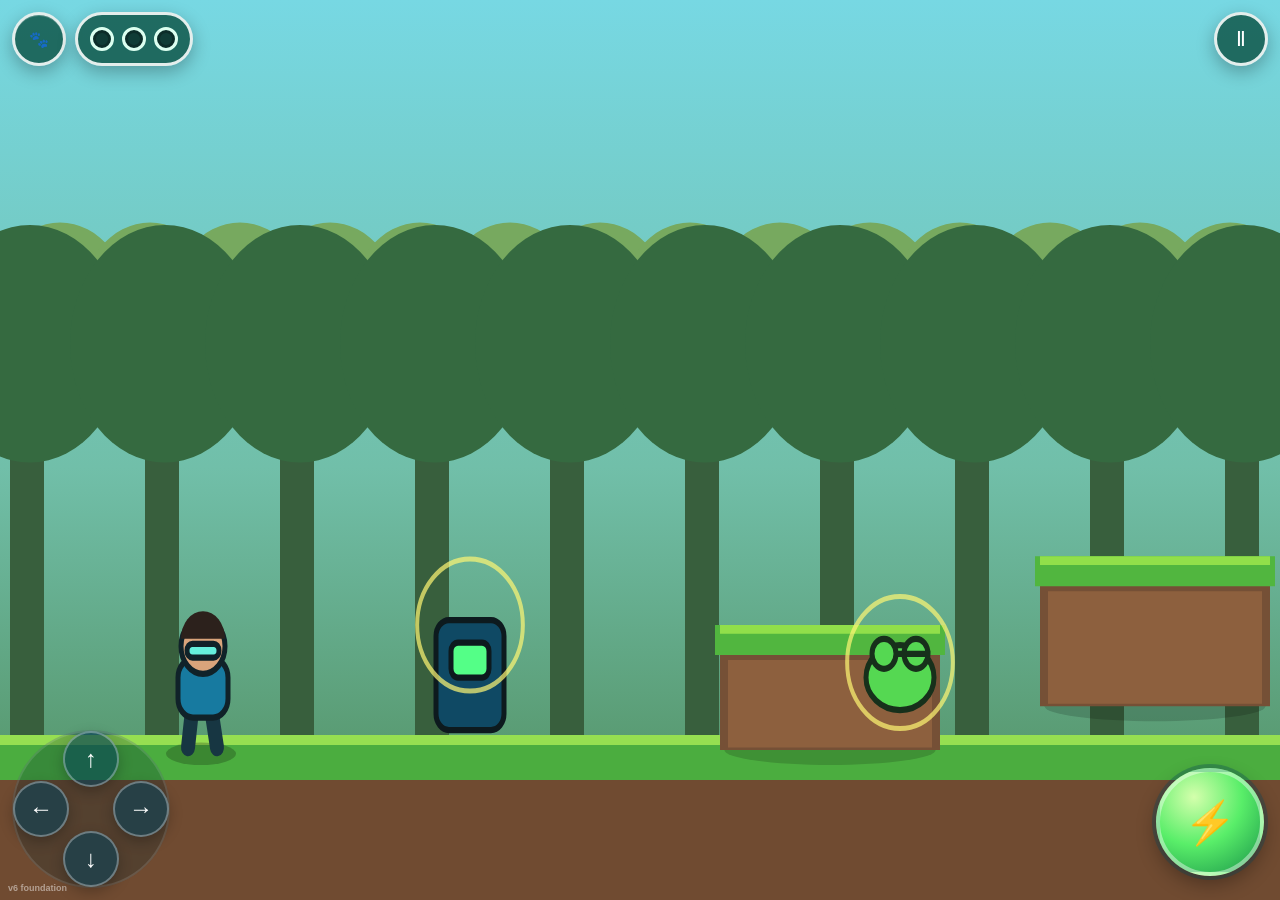
==== animal-academy-v6/index.html @ 9bfb3fbe "Create Creature Quest v6 engine foundation" ====
<!doctype html>
<html lang="en">
<head>
<meta charset="utf-8">
<meta name="viewport" content="width=device-width,initial-scale=1,maximum-scale=1,user-scalable=no,viewport-fit=cover">
<meta name="apple-mobile-web-app-capable" content="yes">
<meta name="apple-mobile-web-app-status-bar-style" content="black-translucent">
<meta name="theme-color" content="#071812">
<title>Creature Quest Academy v6</title>
<style>
*{box-sizing:border-box;-webkit-tap-highlight-color:transparent}
html,body{margin:0;width:100%;height:100%;overflow:hidden;overscroll-behavior:none;background:#071812;font-family:-apple-system,BlinkMacSystemFont,"Segoe UI",Arial,sans-serif}
button{font:inherit;touch-action:none;-webkit-user-select:none;user-select:none}
#game{position:fixed;inset:0;background:#0d2a1d;overflow:hidden}
canvas{display:block;width:100%;height:100%;touch-action:none}
#hud{position:fixed;left:max(12px,env(safe-area-inset-left));top:max(12px,env(safe-area-inset-top));z-index:20;display:flex;gap:9px;align-items:center;pointer-events:none}
.orb{width:54px;height:54px;border-radius:50%;border:3px solid rgba(255,255,255,.88);background:rgba(4,73,57,.76);box-shadow:0 6px 18px rgba(0,0,0,.28),inset 0 1px rgba(255,255,255,.22);display:grid;place-items:center}
#dataLights{height:54px;padding:0 12px;border-radius:28px;border:3px solid rgba(255,255,255,.88);background:rgba(4,73,57,.76);display:flex;gap:8px;align-items:center;box-shadow:0 6px 18px rgba(0,0,0,.28)}
.light{width:24px;height:24px;border-radius:50%;border:3px solid #dcfff0;background:#103c36;box-shadow:inset 0 0 0 3px rgba(0,0,0,.25)}
.light.on{background:radial-gradient(circle,#fff 0 15%,#6aff91 19% 57%,#169a55 61%);box-shadow:0 0 13px #5eff90,inset 0 0 0 3px rgba(0,0,0,.15)}
#pause{position:fixed;right:max(12px,env(safe-area-inset-right));top:max(12px,env(safe-area-inset-top));z-index:30;width:54px;height:54px;border-radius:50%;border:3px solid rgba(255,255,255,.88);background:rgba(4,73,57,.76);color:white;font-size:20px;box-shadow:0 6px 18px rgba(0,0,0,.28)}
#controls{position:fixed;inset:0;z-index:30;pointer-events:none}
#dpad{position:absolute;left:max(12px,env(safe-area-inset-left));bottom:max(12px,env(safe-area-inset-bottom));width:158px;height:158px;border-radius:50%;background:rgba(3,38,45,.25);box-shadow:inset 0 0 0 2px rgba(255,255,255,.12);pointer-events:none}
.dir{position:absolute;width:56px;height:56px;border-radius:50%;border:2px solid rgba(255,255,255,.32);background:rgba(3,65,91,.55);color:#fff;font-size:24px;box-shadow:0 5px 14px rgba(0,0,0,.25);pointer-events:auto}
#up{left:51px;top:1px}#down{left:51px;bottom:1px}#left{left:1px;top:51px}#right{right:1px;top:51px}
#action{position:absolute;right:max(16px,env(safe-area-inset-right));bottom:max(24px,env(safe-area-inset-bottom));width:108px;height:108px;border-radius:50%;border:4px solid rgba(255,255,255,.42);background:radial-gradient(circle at 34% 25%,#d4ffac,#59ee69 48%,#199449);font-size:42px;color:#12351b;box-shadow:0 0 0 4px rgba(7,69,91,.32),0 8px 20px rgba(0,0,0,.32);pointer-events:auto}
#overlay{position:fixed;inset:0;z-index:50;display:none;align-items:center;justify-content:center;padding:18px;background:rgba(0,13,16,.75);backdrop-filter:blur(5px)}
#overlay.show{display:flex}
.card{width:min(720px,100%);max-height:88vh;overflow:auto;padding:20px;border-radius:25px;background:#073f51;color:#fff;border:3px solid #d8fff0;box-shadow:0 25px 80px rgba(0,0,0,.5)}
.card h2{margin:0 0 12px;font-size:clamp(24px,4vw,36px)}
.choices{display:grid;grid-template-columns:1fr 1fr;gap:10px}
.choice{min-height:58px;border:3px solid #102025;border-radius:16px;background:#fff;color:#102025;font-weight:900;padding:10px}
.choice.good{background:#a2f6ac}.choice.bad{background:#ff9da8}
#dev{position:fixed;left:8px;bottom:7px;z-index:10;color:rgba(255,255,255,.48);font-size:9px;font-weight:800;pointer-events:none}
@media(max-width:700px){.choices{grid-template-columns:1fr}}
@media(orientation:portrait){#game::after{content:"Landscape works best";position:absolute;right:12px;bottom:10px;color:rgba(255,255,255,.38);font-size:10px}}
</style>
</head>
<body>
<div id="game"><canvas id="world"></canvas></div>
<div id="hud"><div class="orb">🐾</div><div id="dataLights"><i class="light"></i><i class="light"></i><i class="light"></i></div></div>
<button id="pause">Ⅱ</button>
<div id="controls"><div id="dpad"><button id="up" class="dir">↑</button><button id="down" class="dir">↓</button><button id="left" class="dir">←</button><button id="right" class="dir">→</button></div><button id="action">⚡</button></div>
<div id="overlay"><div id="card" class="card"></div></div>
<div id="dev">v6 foundation</div>
<script>
"use strict";
const canvas=document.getElementById("world"),ctx=canvas.getContext("2d");
const overlay=document.getElementById("overlay"),card=document.getElementById("card");
const LOGICAL={w:1280,h:720},LEVEL_W=4200,GROUND=600;
let scaleX=1,scaleY=1,last=performance.now(),camera=0;
const input={left:false,right:false,down:false};
const player={x:170,y:GROUND-105,w:62,h:105,vx:0,vy:0,speed:330,jump:690,onGround:false,face:1};
const state={data:0,mission:0,history:[]};
const platforms=[
 {x:0,y:GROUND,w:LEVEL_W,h:180},
 {x:720,y:510,w:220,h:90},{x:1040,y:455,w:230,h:110},{x:1370,y:520,w:240,h:100},
 {x:1710,y:450,w:230,h:120},{x:2080,y:395,w:210,h:130},{x:2410,y:475,w:260,h:110},
 {x:2800,y:410,w:235,h:115},{x:3150,y:345,w:250,h:135},{x:3550,y:435,w:250,h:120}
];
const entities=[
 {id:"scanner",x:470,y:GROUND-100,type:"scanner",done:false},
 {id:"frog",x:900,y:GROUND-70,type:"animal",done:false},
 {id:"toucan",x:1510,y:455,type:"animal",done:false},
 {id:"sloth",x:2230,y:330,type:"animal",done:false},
 {id:"baby",x:3720,y:365,type:"rescue",done:false}
];
const questions={
 scanner:{q:"Scanner reading: 347. Which digit is in the tens place?",a:"4",o:["3","4","7","0"],skill:"Place value: tens"},
 frog:{q:"Which word begins with wh?",a:"whale",o:["phone","whale","ring","cat"],skill:"Phonics: wh"},
 toucan:{q:"7 + 5 = ?",a:"12",o:["10","11","12","13"],skill:"Math facts: addition"},
 sloth:{q:"Which adaptation helps a sloth hang from branches?",a:"Long curved claws",o:["Long curved claws","Hooves","Fins","Feathers"],skill:"Reading: informational text"},
 baby:{q:"Which field note gives the most useful detail?",a:"The baby sloth is high in a leafy tree beside the waterfall.",o:["The sloth is there.","The baby sloth is high in a leafy tree beside the waterfall.","Sloth.","It is an animal."],skill:"Writing: add details"}
};
function resize(){const d=Math.min(devicePixelRatio||1,2);canvas.width=Math.round(innerWidth*d);canvas.height=Math.round(innerHeight*d);scaleX=canvas.width/LOGICAL.w;scaleY=canvas.height/LOGICAL.h}
addEventListener("resize",resize);resize();
function setData(n){state.data=n;document.querySelectorAll(".light").forEach((e,i)=>e.classList.toggle("on",i<n))}
function nearEntity(){let hit=null,dist=1e9;for(const e of entities){if(e.done)continue;const d=Math.abs((player.x+player.w/2)-e.x);if(d<dist){dist=d;hit=e}}return dist<120?hit:null}
function question(e){
 const q=questions[e.id],first={value:true};
 card.innerHTML='<h2>'+q.q+'</h2><div class="choices">'+q.o.map((v,i)=>'<button class="choice" data-i="'+i+'">'+v+'</button>').join("")+'</div>';
 overlay.classList.add("show");input.left=input.right=false;
 card.querySelectorAll(".choice").forEach(b=>b.onclick=()=>{const s=q.o[+b.dataset.i],ok=s===q.a;if(first.value){state.history.push({time:new Date().toISOString(),skill:q.skill,question:q.q,selected:s,correctAnswer:q.a,isCorrect:ok});first.value=false}
 if(ok){b.classList.add("good");setTimeout(()=>{overlay.classList.remove("show");e.done=true;if(e.type==="animal")setData(Math.min(3,state.data+1));if(e.type==="rescue")celebrate()},450)}
 else{b.classList.add("bad");setTimeout(()=>{b.classList.remove("bad")},420)}
 });
}
function action(){if(overlay.classList.contains("show"))return;const e=nearEntity();if(e)question(e)}
function celebrate(){card.innerHTML='<h2>Rescue Complete!</h2><p>The baby sloth is safe. Your field data and learning helped finish the mission.</p><button class="choice" id="close">Keep Exploring</button>';overlay.classList.add("show");document.getElementById("close").onclick=()=>overlay.classList.remove("show")}
function physics(dt){if(overlay.classList.contains("show"))return;player.vx=(input.right?player.speed:0)-(input.left?player.speed:0);if(player.vx)player.face=Math.sign(player.vx);player.vy+=1600*dt;player.x+=player.vx*dt;player.y+=player.vy*dt;player.x=Math.max(0,Math.min(LEVEL_W-player.w,player.x));player.onGround=false;
 for(const p of platforms){if(player.x+player.w>p.x&&player.x<p.x+p.w&&player.y+player.h>=p.y&&player.y+player.h<=p.y+46&&player.vy>=0){player.y=p.y-player.h;player.vy=0;player.onGround=true}}
 if(player.y>LOGICAL.h+300){player.x=170;player.y=GROUND-player.h;player.vy=0}
 const target=Math.max(0,Math.min(LEVEL_W-LOGICAL.w,player.x-LOGICAL.w*.36));camera+=(target-camera)*Math.min(1,dt*6.5)
}
function jump(){if(player.onGround&&!overlay.classList.contains("show")){player.vy=-player.jump;player.onGround=false}}
function sky(){
 let g=ctx.createLinearGradient(0,0,0,LOGICAL.h);g.addColorStop(0,"#77d8e3");g.addColorStop(.52,"#71bfa9");g.addColorStop(1,"#4c8754");ctx.fillStyle=g;ctx.fillRect(0,0,LOGICAL.w,LOGICAL.h);
 ctx.save();ctx.translate(-(camera*.08)%210,0);ctx.fillStyle="#77a95f";for(let x=-210;x<LOGICAL.w+420;x+=90){ctx.beginPath();ctx.arc(x,250,72,0,Math.PI*2);ctx.arc(x+50,275,58,0,Math.PI*2);ctx.fill()}ctx.restore();
 ctx.save();ctx.translate(-(camera*.18)%260,0);for(let x=-260;x<LOGICAL.w+520;x+=135){ctx.fillStyle="#385f3d";ctx.fillRect(x,265,34,LOGICAL.h-265);ctx.fillStyle="#356a40";ctx.beginPath();ctx.arc(x+20,275,95,0,Math.PI*2);ctx.fill()}ctx.restore()
}
function terrain(){
 ctx.save();ctx.translate(-camera,0);
 ctx.fillStyle="#704b31";ctx.fillRect(0,GROUND,LEVEL_W,150);ctx.fillStyle="#4bad3f";ctx.fillRect(0,GROUND-12,LEVEL_W,36);ctx.fillStyle="#96df51";ctx.fillRect(0,GROUND-12,LEVEL_W,8);
 for(const p of platforms.slice(1)){ctx.fillStyle="rgba(0,0,0,.16)";ctx.beginPath();ctx.ellipse(p.x+p.w/2,p.y+p.h,p.w*.48,12,0,0,Math.PI*2);ctx.fill();ctx.fillStyle="#755036";ctx.fillRect(p.x,p.y,p.w,p.h);ctx.fillStyle="#8d603e";ctx.fillRect(p.x+8,p.y+18,p.w-16,p.h-20);ctx.fillStyle="#51b63f";ctx.fillRect(p.x-5,p.y-10,p.w+10,24);ctx.fillStyle="#91df4a";ctx.fillRect(p.x,p.y-10,p.w,7)}
 ctx.restore()
}
function entityArt(e){
 const x=e.x-camera,y=e.y;if(x<-100||x>LOGICAL.w+100)return;
 ctx.save();ctx.translate(x,y);
 if(e.id==="scanner"){ctx.fillStyle="#0f4964";ctx.strokeStyle="#0d1a1e";ctx.lineWidth=5;round(-34,-4,68,88,13);ctx.fill();ctx.stroke();ctx.fillStyle="#54ff87";round(-19,14,38,28,7);ctx.fill();ctx.stroke()}
 else if(e.id==="frog"){ctx.fillStyle="#55d852";ctx.strokeStyle="#17301b";ctx.lineWidth=5;ctx.beginPath();ctx.ellipse(0,12,34,26,0,0,Math.PI*2);ctx.fill();ctx.stroke();ctx.beginPath();ctx.arc(-16,-7,12,0,Math.PI*2);ctx.arc(16,-7,12,0,Math.PI*2);ctx.fill();ctx.stroke()}
 else if(e.id==="toucan"){ctx.fillStyle="#202d39";ctx.strokeStyle="#111";ctx.lineWidth=5;ctx.beginPath();ctx.ellipse(0,14,28,34,0,0,Math.PI*2);ctx.fill();ctx.stroke();ctx.fillStyle="#ffd34b";ctx.beginPath();ctx.moveTo(13,-14);ctx.quadraticCurveTo(64,-24,50,6);ctx.quadraticCurveTo(30,20,11,5);ctx.closePath();ctx.fill();ctx.stroke()}
 else{ctx.fillStyle=e.id==="baby"?"#b99b7b":"#9f826b";ctx.strokeStyle="#4f4036";ctx.lineWidth=5;ctx.beginPath();ctx.ellipse(0,12,e.id==="baby"?26:32,e.id==="baby"?24:29,0,0,Math.PI*2);ctx.fill();ctx.stroke();ctx.beginPath();ctx.arc(0,-12,e.id==="baby"?20:23,0,Math.PI*2);ctx.fill();ctx.stroke()}
 if(!e.done){ctx.strokeStyle="rgba(255,247,116,.7)";ctx.lineWidth=4;ctx.beginPath();ctx.arc(0,0,48+Math.sin(performance.now()/190)*5,0,Math.PI*2);ctx.stroke()}
 ctx.restore()
}
function playerArt(){
 const x=player.x-camera,y=player.y;ctx.save();ctx.translate(x,y);
 ctx.fillStyle="rgba(0,0,0,.22)";ctx.beginPath();ctx.ellipse(player.w/2,player.h+3,35,9,0,0,Math.PI*2);ctx.fill();
 ctx.strokeStyle="#173642";ctx.lineWidth=14;ctx.lineCap="round";ctx.beginPath();ctx.moveTo(23,66);ctx.lineTo(18,103);ctx.moveTo(40,66);ctx.lineTo(47,103);ctx.stroke();
 ctx.fillStyle="#177aa0";ctx.strokeStyle="#102229";ctx.lineWidth=5;round(8,32,50,47,15);ctx.fill();ctx.stroke();
 ctx.fillStyle="#d9a47b";ctx.beginPath();ctx.arc(33,22,22,0,Math.PI*2);ctx.fill();ctx.stroke();
 ctx.fillStyle="#2c211c";ctx.beginPath();ctx.arc(33,16,22,Math.PI,Math.PI*2);ctx.fill();
 ctx.fillStyle="#66f0dc";round(17,20,32,11,6);ctx.fill();ctx.stroke();
 ctx.restore()
}
function round(x,y,w,h,r){ctx.beginPath();ctx.roundRect?ctx.roundRect(x,y,w,h,r):ctx.rect(x,y,w,h)}
function draw(){ctx.setTransform(scaleX,0,0,scaleY,0,0);ctx.clearRect(0,0,LOGICAL.w,LOGICAL.h);sky();terrain();for(const e of entities)if(!e.done||e.type==="rescue")entityArt(e);playerArt()}
function loop(t){const dt=Math.min(.033,(t-last)/1000);last=t;physics(dt);draw();requestAnimationFrame(loop)}
function bind(id,start,end){const e=document.getElementById(id);for(const ev of ["touchstart","pointerdown"])e.addEventListener(ev,a=>{a.preventDefault();start()},{passive:false});for(const ev of ["touchend","touchcancel","pointerup","pointercancel"])e.addEventListener(ev,a=>{a.preventDefault();end&&end()},{passive:false})}
bind("left",()=>input.left=true,()=>input.left=false);bind("right",()=>input.right=true,()=>input.right=false);bind("up",jump,()=>{});bind("down",()=>input.down=true,()=>input.down=false);bind("action",action,()=>{});
document.getElementById("pause").onclick=()=>{card.innerHTML='<h2>Parent / Pause</h2><p>Learning data collected this session: '+state.history.length+' first attempts.</p><button class="choice" id="resume">Resume</button>';overlay.classList.add("show");document.getElementById("resume").onclick=()=>overlay.classList.remove("show")};
addEventListener("keydown",e=>{if(e.key==="ArrowLeft")input.left=true;if(e.key==="ArrowRight")input.right=true;if(e.key==="ArrowUp"||e.key===" "){e.preventDefault();jump()}if(e.key.toLowerCase()==="e")action()});
addEventListener("keyup",e=>{if(e.key==="ArrowLeft")input.left=false;if(e.key==="ArrowRight")input.right=false});
requestAnimationFrame(t=>{last=t;loop(t)});
</script>
</body>
</html>
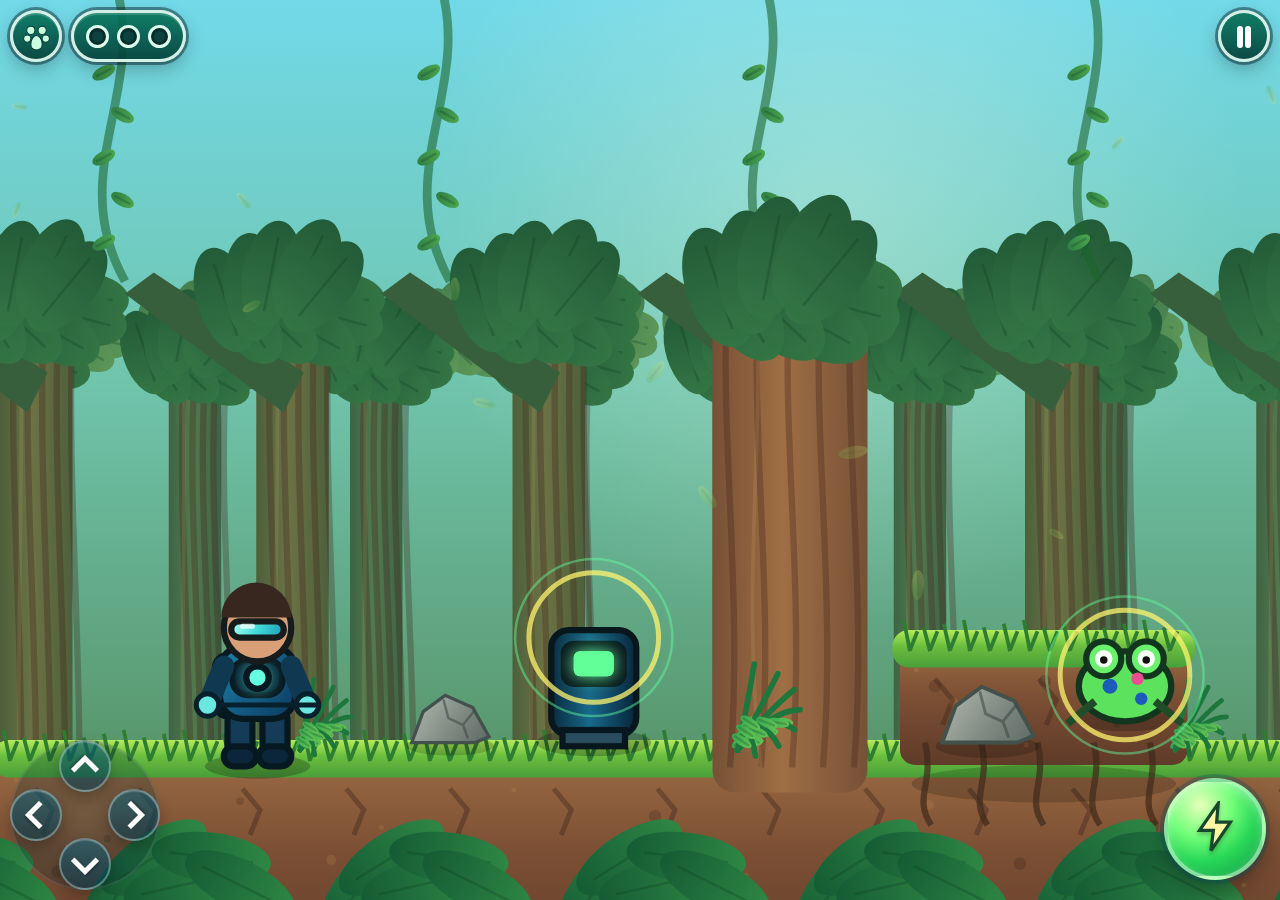
==== commit 5e692043: "Creature Quest v6.1 detailed art and texture pass" ====
--- a/animal-academy-v6/index.html
+++ b/animal-academy-v6/index.html
@@ -6,64 +6,80 @@
 <meta name="apple-mobile-web-app-capable" content="yes">
 <meta name="apple-mobile-web-app-status-bar-style" content="black-translucent">
 <meta name="theme-color" content="#071812">
-<title>Creature Quest Academy v6</title>
+<title>Creature Quest Academy v6.1</title>
 <style>
 *{box-sizing:border-box;-webkit-tap-highlight-color:transparent}
 html,body{margin:0;width:100%;height:100%;overflow:hidden;overscroll-behavior:none;background:#071812;font-family:-apple-system,BlinkMacSystemFont,"Segoe UI",Arial,sans-serif}
 button{font:inherit;touch-action:none;-webkit-user-select:none;user-select:none}
-#game{position:fixed;inset:0;background:#0d2a1d;overflow:hidden}
+#game{position:fixed;inset:0;overflow:hidden;background:#10281f}
 canvas{display:block;width:100%;height:100%;touch-action:none}
-#hud{position:fixed;left:max(12px,env(safe-area-inset-left));top:max(12px,env(safe-area-inset-top));z-index:20;display:flex;gap:9px;align-items:center;pointer-events:none}
-.orb{width:54px;height:54px;border-radius:50%;border:3px solid rgba(255,255,255,.88);background:rgba(4,73,57,.76);box-shadow:0 6px 18px rgba(0,0,0,.28),inset 0 1px rgba(255,255,255,.22);display:grid;place-items:center}
-#dataLights{height:54px;padding:0 12px;border-radius:28px;border:3px solid rgba(255,255,255,.88);background:rgba(4,73,57,.76);display:flex;gap:8px;align-items:center;box-shadow:0 6px 18px rgba(0,0,0,.28)}
-.light{width:24px;height:24px;border-radius:50%;border:3px solid #dcfff0;background:#103c36;box-shadow:inset 0 0 0 3px rgba(0,0,0,.25)}
-.light.on{background:radial-gradient(circle,#fff 0 15%,#6aff91 19% 57%,#169a55 61%);box-shadow:0 0 13px #5eff90,inset 0 0 0 3px rgba(0,0,0,.15)}
-#pause{position:fixed;right:max(12px,env(safe-area-inset-right));top:max(12px,env(safe-area-inset-top));z-index:30;width:54px;height:54px;border-radius:50%;border:3px solid rgba(255,255,255,.88);background:rgba(4,73,57,.76);color:white;font-size:20px;box-shadow:0 6px 18px rgba(0,0,0,.28)}
+#hud{position:fixed;left:max(10px,env(safe-area-inset-left));top:max(10px,env(safe-area-inset-top));z-index:20;display:flex;gap:9px;align-items:center;pointer-events:none}
+.hudOrb{width:52px;height:52px;border-radius:50%;display:grid;place-items:center;border:3px solid rgba(235,255,247,.9);background:linear-gradient(180deg,rgba(7,117,91,.92),rgba(3,63,57,.92));box-shadow:0 0 0 3px rgba(0,25,33,.45),0 7px 18px rgba(0,0,0,.26),inset 0 2px rgba(255,255,255,.16)}
+.hudOrb svg{width:33px;height:33px;fill:#c9ffe0;stroke:#063b35;stroke-width:2}
+#dataLights{height:52px;padding:0 12px;border-radius:28px;display:flex;gap:8px;align-items:center;border:3px solid rgba(235,255,247,.9);background:linear-gradient(180deg,rgba(7,117,91,.92),rgba(3,63,57,.92));box-shadow:0 0 0 3px rgba(0,25,33,.45),0 7px 18px rgba(0,0,0,.26),inset 0 2px rgba(255,255,255,.16)}
+.light{width:23px;height:23px;border-radius:50%;border:3px solid #dfffee;background:#0b423f;box-shadow:inset 0 0 0 3px rgba(0,0,0,.3)}
+.light.on{background:radial-gradient(circle,#fff 0 13%,#67ff97 17% 53%,#1dbb68 57%,#086141 62%);box-shadow:0 0 13px #63ff97,inset 0 0 0 3px rgba(0,0,0,.15)}
+#pause{position:fixed;right:max(10px,env(safe-area-inset-right));top:max(10px,env(safe-area-inset-top));z-index:30;width:52px;height:52px;border-radius:50%;border:3px solid rgba(235,255,247,.9);background:linear-gradient(180deg,rgba(7,117,91,.92),rgba(3,63,57,.92));box-shadow:0 0 0 3px rgba(0,25,33,.45),0 7px 18px rgba(0,0,0,.26);padding:0}
+#pause:before,#pause:after{content:"";position:absolute;top:13px;width:6px;height:22px;border-radius:3px;background:#fff}
+#pause:before{left:16px}#pause:after{right:16px}
 #controls{position:fixed;inset:0;z-index:30;pointer-events:none}
-#dpad{position:absolute;left:max(12px,env(safe-area-inset-left));bottom:max(12px,env(safe-area-inset-bottom));width:158px;height:158px;border-radius:50%;background:rgba(3,38,45,.25);box-shadow:inset 0 0 0 2px rgba(255,255,255,.12);pointer-events:none}
-.dir{position:absolute;width:56px;height:56px;border-radius:50%;border:2px solid rgba(255,255,255,.32);background:rgba(3,65,91,.55);color:#fff;font-size:24px;box-shadow:0 5px 14px rgba(0,0,0,.25);pointer-events:auto}
-#up{left:51px;top:1px}#down{left:51px;bottom:1px}#left{left:1px;top:51px}#right{right:1px;top:51px}
-#action{position:absolute;right:max(16px,env(safe-area-inset-right));bottom:max(24px,env(safe-area-inset-bottom));width:108px;height:108px;border-radius:50%;border:4px solid rgba(255,255,255,.42);background:radial-gradient(circle at 34% 25%,#d4ffac,#59ee69 48%,#199449);font-size:42px;color:#12351b;box-shadow:0 0 0 4px rgba(7,69,91,.32),0 8px 20px rgba(0,0,0,.32);pointer-events:auto}
-#overlay{position:fixed;inset:0;z-index:50;display:none;align-items:center;justify-content:center;padding:18px;background:rgba(0,13,16,.75);backdrop-filter:blur(5px)}
+#dpad{position:absolute;left:max(10px,env(safe-area-inset-left));bottom:max(10px,env(safe-area-inset-bottom));width:150px;height:150px;border-radius:50%;background:radial-gradient(circle,rgba(8,84,95,.16),rgba(0,25,34,.28));box-shadow:inset 0 0 0 2px rgba(255,255,255,.10);pointer-events:none}
+.dir{position:absolute;width:52px;height:52px;border-radius:50%;border:2px solid rgba(239,255,250,.34);background:linear-gradient(180deg,rgba(12,99,126,.56),rgba(3,55,76,.56));box-shadow:0 6px 15px rgba(0,0,0,.27),inset 0 1px rgba(255,255,255,.12);pointer-events:auto}
+.dir:after{content:"";position:absolute;left:50%;top:50%;width:15px;height:15px;border-left:5px solid #fff;border-bottom:5px solid #fff;filter:drop-shadow(0 2px 1px rgba(0,0,0,.25))}
+#up{left:49px;top:0}#up:after{transform:translate(-50%,-35%) rotate(135deg)}
+#down{left:49px;bottom:0}#down:after{transform:translate(-50%,-65%) rotate(-45deg)}
+#left{left:0;top:49px}#left:after{transform:translate(-35%,-50%) rotate(45deg)}
+#right{right:0;top:49px}#right:after{transform:translate(-65%,-50%) rotate(-135deg)}
+#action{position:absolute;right:max(14px,env(safe-area-inset-right));bottom:max(20px,env(safe-area-inset-bottom));width:102px;height:102px;border-radius:50%;border:4px solid rgba(246,255,247,.48);background:radial-gradient(circle at 34% 24%,#e6ffba,#72ff79 34%,#28d757 60%,#129447 100%);box-shadow:0 0 0 4px rgba(9,75,95,.32),0 10px 22px rgba(0,0,0,.34),inset 0 4px 10px rgba(255,255,255,.35);pointer-events:auto}
+#action svg{width:52px;height:52px;fill:#fff7a3;stroke:#16482d;stroke-width:4;filter:drop-shadow(0 3px 2px rgba(0,0,0,.25))}
+#overlay{position:fixed;inset:0;z-index:50;display:none;align-items:center;justify-content:center;padding:18px;background:rgba(0,13,16,.74);backdrop-filter:blur(7px);-webkit-backdrop-filter:blur(7px)}
 #overlay.show{display:flex}
-.card{width:min(720px,100%);max-height:88vh;overflow:auto;padding:20px;border-radius:25px;background:#073f51;color:#fff;border:3px solid #d8fff0;box-shadow:0 25px 80px rgba(0,0,0,.5)}
-.card h2{margin:0 0 12px;font-size:clamp(24px,4vw,36px)}
+.card{width:min(720px,100%);max-height:88vh;overflow:auto;padding:20px;border-radius:26px;color:#fff;background-color:#073f51;background-image:linear-gradient(rgba(104,255,165,.07) 1px,transparent 1px),linear-gradient(90deg,rgba(104,255,165,.07) 1px,transparent 1px),radial-gradient(circle at 50% 0,rgba(78,218,255,.20),transparent 42%);background-size:22px 22px,22px 22px,auto;border:3px solid #d8fff0;box-shadow:0 25px 80px rgba(0,0,0,.5)}
+.card h2{margin:0 0 12px;font-size:clamp(24px,4vw,36px);line-height:1.08}
+.card p{line-height:1.45}
 .choices{display:grid;grid-template-columns:1fr 1fr;gap:10px}
-.choice{min-height:58px;border:3px solid #102025;border-radius:16px;background:#fff;color:#102025;font-weight:900;padding:10px}
+.choice{min-height:58px;border:3px solid #102025;border-radius:16px;background:#fff;color:#102025;font-weight:900;padding:10px;box-shadow:0 4px 0 rgba(0,0,0,.25)}
 .choice.good{background:#a2f6ac}.choice.bad{background:#ff9da8}
-#dev{position:fixed;left:8px;bottom:7px;z-index:10;color:rgba(255,255,255,.48);font-size:9px;font-weight:800;pointer-events:none}
-@media(max-width:700px){.choices{grid-template-columns:1fr}}
-@media(orientation:portrait){#game::after{content:"Landscape works best";position:absolute;right:12px;bottom:10px;color:rgba(255,255,255,.38);font-size:10px}}
+@media(max-width:700px){.choices{grid-template-columns:1fr}.card{padding:16px}}
 </style>
 </head>
 <body>
 <div id="game"><canvas id="world"></canvas></div>
-<div id="hud"><div class="orb">🐾</div><div id="dataLights"><i class="light"></i><i class="light"></i><i class="light"></i></div></div>
-<button id="pause">Ⅱ</button>
-<div id="controls"><div id="dpad"><button id="up" class="dir">↑</button><button id="down" class="dir">↓</button><button id="left" class="dir">←</button><button id="right" class="dir">→</button></div><button id="action">⚡</button></div>
+<div id="hud">
+  <div class="hudOrb" aria-hidden="true">
+    <svg viewBox="0 0 64 64"><circle cx="21" cy="20" r="8"/><circle cx="43" cy="20" r="8"/><circle cx="14" cy="36" r="7"/><circle cx="50" cy="36" r="7"/><path d="M21 47c0-10 6-17 11-17s11 7 11 17c0 7-5 11-11 11S21 54 21 47Z"/></svg>
+  </div>
+  <div id="dataLights"><i class="light"></i><i class="light"></i><i class="light"></i></div>
+</div>
+<button id="pause" aria-label="Pause"></button>
+<div id="controls">
+  <div id="dpad"><button id="up" class="dir" aria-label="Jump"></button><button id="down" class="dir" aria-label="Down"></button><button id="left" class="dir" aria-label="Move left"></button><button id="right" class="dir" aria-label="Move right"></button></div>
+  <button id="action" aria-label="Action"><svg viewBox="0 0 64 64"><path d="M36 3 13 36h17l-3 25 24-35H34Z"/></svg></button>
+</div>
 <div id="overlay"><div id="card" class="card"></div></div>
-<div id="dev">v6 foundation</div>
 <script>
 "use strict";
 const canvas=document.getElementById("world"),ctx=canvas.getContext("2d");
 const overlay=document.getElementById("overlay"),card=document.getElementById("card");
-const LOGICAL={w:1280,h:720},LEVEL_W=4200,GROUND=600;
-let scaleX=1,scaleY=1,last=performance.now(),camera=0;
+const H=720,LEVEL_W=4300,GROUND=606;
+let dpr=1,viewW=1280,scale=1,last=performance.now(),camera=0,time=0;
 const input={left:false,right:false,down:false};
-const player={x:170,y:GROUND-105,w:62,h:105,vx:0,vy:0,speed:330,jump:690,onGround:false,face:1};
-const state={data:0,mission:0,history:[]};
+const player={x:170,y:GROUND-126,w:72,h:126,vx:0,vy:0,speed:345,jump:720,onGround:false,face:1,run:0,land:0};
+const state={data:0,history:[]};
+try{Object.assign(state,JSON.parse(localStorage.getItem("cq_v6_state")||"{}"))}catch(e){}
+function save(){try{localStorage.setItem("cq_v6_state",JSON.stringify(state))}catch(e){}}
 const platforms=[
  {x:0,y:GROUND,w:LEVEL_W,h:180},
- {x:720,y:510,w:220,h:90},{x:1040,y:455,w:230,h:110},{x:1370,y:520,w:240,h:100},
- {x:1710,y:450,w:230,h:120},{x:2080,y:395,w:210,h:130},{x:2410,y:475,w:260,h:110},
- {x:2800,y:410,w:235,h:115},{x:3150,y:345,w:250,h:135},{x:3550,y:435,w:250,h:120}
+ {x:720,y:518,w:230,h:94},{x:1045,y:454,w:245,h:118},{x:1385,y:520,w:250,h:100},
+ {x:1730,y:448,w:240,h:128},{x:2100,y:392,w:225,h:140},{x:2435,y:475,w:275,h:112},
+ {x:2830,y:414,w:245,h:124},{x:3185,y:350,w:265,h:145},{x:3570,y:430,w:265,h:124}
 ];
 const entities=[
- {id:"scanner",x:470,y:GROUND-100,type:"scanner",done:false},
- {id:"frog",x:900,y:GROUND-70,type:"animal",done:false},
- {id:"toucan",x:1510,y:455,type:"animal",done:false},
- {id:"sloth",x:2230,y:330,type:"animal",done:false},
- {id:"baby",x:3720,y:365,type:"rescue",done:false}
+ {id:"scanner",x:475,y:GROUND-102,type:"scanner",done:false},
+ {id:"frog",x:900,y:GROUND-72,type:"animal",done:false},
+ {id:"toucan",x:1530,y:458,type:"animal",done:false},
+ {id:"sloth",x:2240,y:327,type:"animal",done:false},
+ {id:"baby",x:3740,y:365,type:"rescue",done:false}
 ];
 const questions={
  scanner:{q:"Scanner reading: 347. Which digit is in the tens place?",a:"4",o:["3","4","7","0"],skill:"Place value: tens"},
@@ -72,64 +88,190 @@
  sloth:{q:"Which adaptation helps a sloth hang from branches?",a:"Long curved claws",o:["Long curved claws","Hooves","Fins","Feathers"],skill:"Reading: informational text"},
  baby:{q:"Which field note gives the most useful detail?",a:"The baby sloth is high in a leafy tree beside the waterfall.",o:["The sloth is there.","The baby sloth is high in a leafy tree beside the waterfall.","Sloth.","It is an animal."],skill:"Writing: add details"}
 };
-function resize(){const d=Math.min(devicePixelRatio||1,2);canvas.width=Math.round(innerWidth*d);canvas.height=Math.round(innerHeight*d);scaleX=canvas.width/LOGICAL.w;scaleY=canvas.height/LOGICAL.h}
+const ambience=Array.from({length:32},(_,i)=>({x:(i*173)%LEVEL_W,y:80+(i*71)%420,s:.55+(i%5)*.11,p:i*.7}));
+function resize(){
+ dpr=Math.min(devicePixelRatio||1,2);
+ canvas.width=Math.round(innerWidth*dpr);canvas.height=Math.round(innerHeight*dpr);
+ scale=canvas.height/H;viewW=canvas.width/scale;
+}
 addEventListener("resize",resize);resize();
-function setData(n){state.data=n;document.querySelectorAll(".light").forEach((e,i)=>e.classList.toggle("on",i<n))}
-function nearEntity(){let hit=null,dist=1e9;for(const e of entities){if(e.done)continue;const d=Math.abs((player.x+player.w/2)-e.x);if(d<dist){dist=d;hit=e}}return dist<120?hit:null}
+function setData(n){state.data=n;document.querySelectorAll(".light").forEach((e,i)=>e.classList.toggle("on",i<n));save()}
+setData(state.data||0);
+function nearEntity(){let hit=null,dist=1e9;for(const e of entities){if(e.done)continue;const d=Math.abs((player.x+player.w/2)-e.x);if(d<dist){dist=d;hit=e}}return dist<125?hit:null}
 function question(e){
  const q=questions[e.id],first={value:true};
  card.innerHTML='<h2>'+q.q+'</h2><div class="choices">'+q.o.map((v,i)=>'<button class="choice" data-i="'+i+'">'+v+'</button>').join("")+'</div>';
  overlay.classList.add("show");input.left=input.right=false;
- card.querySelectorAll(".choice").forEach(b=>b.onclick=()=>{const s=q.o[+b.dataset.i],ok=s===q.a;if(first.value){state.history.push({time:new Date().toISOString(),skill:q.skill,question:q.q,selected:s,correctAnswer:q.a,isCorrect:ok});first.value=false}
- if(ok){b.classList.add("good");setTimeout(()=>{overlay.classList.remove("show");e.done=true;if(e.type==="animal")setData(Math.min(3,state.data+1));if(e.type==="rescue")celebrate()},450)}
- else{b.classList.add("bad");setTimeout(()=>{b.classList.remove("bad")},420)}
+ card.querySelectorAll(".choice").forEach(b=>b.onclick=()=>{const s=q.o[+b.dataset.i],ok=s===q.a;
+   if(first.value){state.history.push({time:new Date().toISOString(),skill:q.skill,question:q.q,selected:s,correctAnswer:q.a,isCorrect:ok});first.value=false;save()}
+   if(ok){b.classList.add("good");setTimeout(()=>{overlay.classList.remove("show");e.done=true;if(e.type==="animal")setData(Math.min(3,state.data+1));if(e.type==="rescue")celebrate()},430)}
+   else{b.classList.add("bad");setTimeout(()=>b.classList.remove("bad"),420)}
  });
 }
 function action(){if(overlay.classList.contains("show"))return;const e=nearEntity();if(e)question(e)}
-function celebrate(){card.innerHTML='<h2>Rescue Complete!</h2><p>The baby sloth is safe. Your field data and learning helped finish the mission.</p><button class="choice" id="close">Keep Exploring</button>';overlay.classList.add("show");document.getElementById("close").onclick=()=>overlay.classList.remove("show")}
-function physics(dt){if(overlay.classList.contains("show"))return;player.vx=(input.right?player.speed:0)-(input.left?player.speed:0);if(player.vx)player.face=Math.sign(player.vx);player.vy+=1600*dt;player.x+=player.vx*dt;player.y+=player.vy*dt;player.x=Math.max(0,Math.min(LEVEL_W-player.w,player.x));player.onGround=false;
- for(const p of platforms){if(player.x+player.w>p.x&&player.x<p.x+p.w&&player.y+player.h>=p.y&&player.y+player.h<=p.y+46&&player.vy>=0){player.y=p.y-player.h;player.vy=0;player.onGround=true}}
- if(player.y>LOGICAL.h+300){player.x=170;player.y=GROUND-player.h;player.vy=0}
- const target=Math.max(0,Math.min(LEVEL_W-LOGICAL.w,player.x-LOGICAL.w*.36));camera+=(target-camera)*Math.min(1,dt*6.5)
+function celebrate(){card.innerHTML='<h2>Rescue complete!</h2><p>The baby sloth is safe. Your field data and school skills helped finish the mission.</p><button class="choice" id="close">Keep exploring</button>';overlay.classList.add("show");document.getElementById("close").onclick=()=>overlay.classList.remove("show")}
+function physics(dt){
+ if(overlay.classList.contains("show"))return;
+ player.vx=(input.right?player.speed:0)-(input.left?player.speed:0);if(player.vx)player.face=Math.sign(player.vx);
+ player.vy+=1650*dt;player.x+=player.vx*dt;player.y+=player.vy*dt;player.x=Math.max(0,Math.min(LEVEL_W-player.w,player.x));player.onGround=false;
+ for(const p of platforms){if(player.x+player.w>p.x&&player.x<p.x+p.w&&player.y+player.h>=p.y&&player.y+player.h<=p.y+48&&player.vy>=0){if(player.vy>340)player.land=.18;player.y=p.y-player.h;player.vy=0;player.onGround=true}}
+ if(player.y>H+350){player.x=170;player.y=GROUND-player.h;player.vy=0}
+ if(Math.abs(player.vx)>5&&player.onGround)player.run+=dt*11;
+ if(player.land>0)player.land-=dt;
+ const target=Math.max(0,Math.min(LEVEL_W-viewW,player.x-viewW*.38));camera+=(target-camera)*Math.min(1,dt*6.2)
 }
 function jump(){if(player.onGround&&!overlay.classList.contains("show")){player.vy=-player.jump;player.onGround=false}}
+function round(x,y,w,h,r){ctx.beginPath();ctx.roundRect?ctx.roundRect(x,y,w,h,r):ctx.rect(x,y,w,h)}
+function leaf(x,y,rx,ry,a,c1,c2){
+ ctx.save();ctx.translate(x,y);ctx.rotate(a);let g=ctx.createLinearGradient(-rx,0,rx,0);g.addColorStop(0,c1);g.addColorStop(1,c2);ctx.fillStyle=g;ctx.beginPath();ctx.ellipse(0,0,rx,ry,0,0,Math.PI*2);ctx.fill();ctx.strokeStyle="rgba(10,55,30,.25)";ctx.lineWidth=2;ctx.beginPath();ctx.moveTo(-rx*.7,0);ctx.lineTo(rx*.7,0);ctx.stroke();ctx.restore()
+}
+function canopyCluster(x,y,s,dark){
+ const colors=dark?["#225b38","#347544"]:["#447e4e","#5d9657"];
+ for(let i=0;i<10;i++){const a=i/10*Math.PI*2,rr=(38+(i%3)*8)*s;leaf(x+Math.cos(a)*rr*.68,y+Math.sin(a)*rr*.35,32*s,17*s,a*.4,colors[0],colors[1])}
+}
+function barkTrunk(x,y,w,h,c1,c2){
+ let g=ctx.createLinearGradient(x,0,x+w,0);g.addColorStop(0,c1);g.addColorStop(.45,c2);g.addColorStop(1,c1);ctx.fillStyle=g;round(x,y,w,h,18);ctx.fill();
+ ctx.strokeStyle="rgba(66,37,25,.32)";ctx.lineWidth=5;
+ for(let k=0;k<5;k++){ctx.beginPath();ctx.moveTo(x+12+k*w/5,y+18);ctx.bezierCurveTo(x+5+k*w/5,y+h*.32,x+25+k*w/5,y+h*.62,x+14+k*w/5,y+h-20);ctx.stroke()}
+ ctx.strokeStyle="rgba(255,210,130,.10)";ctx.lineWidth=3;ctx.beginPath();ctx.moveTo(x+w*.28,y+12);ctx.bezierCurveTo(x+w*.34,y+h*.35,x+w*.18,y+h*.58,x+w*.31,y+h-20);ctx.stroke()
+}
 function sky(){
- let g=ctx.createLinearGradient(0,0,0,LOGICAL.h);g.addColorStop(0,"#77d8e3");g.addColorStop(.52,"#71bfa9");g.addColorStop(1,"#4c8754");ctx.fillStyle=g;ctx.fillRect(0,0,LOGICAL.w,LOGICAL.h);
- ctx.save();ctx.translate(-(camera*.08)%210,0);ctx.fillStyle="#77a95f";for(let x=-210;x<LOGICAL.w+420;x+=90){ctx.beginPath();ctx.arc(x,250,72,0,Math.PI*2);ctx.arc(x+50,275,58,0,Math.PI*2);ctx.fill()}ctx.restore();
- ctx.save();ctx.translate(-(camera*.18)%260,0);for(let x=-260;x<LOGICAL.w+520;x+=135){ctx.fillStyle="#385f3d";ctx.fillRect(x,265,34,LOGICAL.h-265);ctx.fillStyle="#356a40";ctx.beginPath();ctx.arc(x+20,275,95,0,Math.PI*2);ctx.fill()}ctx.restore()
+ let g=ctx.createLinearGradient(0,0,0,H);g.addColorStop(0,"#72d9e8");g.addColorStop(.42,"#70c5ad");g.addColorStop(1,"#4f8453");ctx.fillStyle=g;ctx.fillRect(0,0,viewW,H);
+ let mist=ctx.createRadialGradient(viewW*.65,170,10,viewW*.65,170,330);mist.addColorStop(0,"rgba(244,255,235,.30)");mist.addColorStop(1,"rgba(244,255,235,0)");ctx.fillStyle=mist;ctx.fillRect(0,0,viewW,H);
+ // far canopy
+ ctx.save();ctx.translate(-(camera*.05)%220,0);for(let x=-260;x<viewW+400;x+=105){canopyCluster(x,260+(x%210)*.04,.9,false)}ctx.restore();
+ // far trunks
+ ctx.save();ctx.translate(-(camera*.13)%300,0);
+ for(let x=-300;x<viewW+600;x+=145){barkTrunk(x,285,42,H-250,"#3e6444","#52794e");canopyCluster(x+21,282,1.08,true)}
+ ctx.restore();
+ // mid trunks & branches
+ ctx.save();ctx.translate(-(camera*.22)%410,0);
+ for(let x=-410;x<viewW+820;x+=205){barkTrunk(x,230,58,H-180,"#4d603b","#6b7245");ctx.fillStyle="#385f3c";ctx.beginPath();ctx.moveTo(x+22,330);ctx.lineTo(x-105,235);ctx.lineTo(x-82,218);ctx.lineTo(x+38,298);ctx.closePath();ctx.fill();canopyCluster(x+25,240,1.35,true)}
+ ctx.restore();
+ // hanging vines
+ ctx.strokeStyle="rgba(28,100,43,.58)";ctx.lineWidth=7;for(let v=90;v<viewW+80;v+=260){const xx=v-((camera*.19)%260);ctx.beginPath();ctx.moveTo(xx,-20);ctx.bezierCurveTo(xx+32,70,xx-40,135,xx+10,225);ctx.stroke();for(let j=0;j<5;j++)leaf(xx+(j%2?8:-7),58+j*34,10,5,(j%2?.5:-.5),"#2f7f43","#4ba650")}
+}
+function drawGrassEdge(x,y,w){
+ let gg=ctx.createLinearGradient(0,y-15,0,y+26);gg.addColorStop(0,"#b9ee5b");gg.addColorStop(.35,"#69bd3f");gg.addColorStop(1,"#368d36");ctx.fillStyle=gg;round(x-6,y-14,w+12,30,13);ctx.fill();
+ ctx.strokeStyle="#2e7d30";ctx.lineWidth=3;
+ for(let b=8;b<w;b+=16){ctx.beginPath();ctx.moveTo(x+b,y+3);ctx.lineTo(x+b-5,y-16-(b%3)*3);ctx.moveTo(x+b,y+2);ctx.lineTo(x+b+6,y-13-(b%4)*2);ctx.stroke()}
+}
+function soilTexture(x,y,w,h){
+ let g=ctx.createLinearGradient(0,y,0,y+h);g.addColorStop(0,"#9a6a42");g.addColorStop(.42,"#7b4f34");g.addColorStop(1,"#5f3b29");ctx.fillStyle=g;round(x,y,w,h,12);ctx.fill();
+ for(let i=0;i<Math.max(10,Math.floor(w*h/7000));i++){const px=x+13+((i*73)%Math.max(20,w-26)),py=y+18+((i*47)%Math.max(20,h-30)),r=2+(i%4);ctx.fillStyle=i%2?"rgba(55,35,24,.24)":"rgba(214,153,88,.18)";ctx.beginPath();ctx.arc(px,py,r,0,Math.PI*2);ctx.fill()}
+ ctx.strokeStyle="rgba(66,38,27,.42)";ctx.lineWidth=4;for(let i=0;i<Math.max(2,Math.floor(w/90));i++){const px=x+28+i*83;ctx.beginPath();ctx.moveTo(px,y+25);ctx.lineTo(px+14,y+42);ctx.lineTo(px+6,y+62);ctx.stroke()}
+ ctx.strokeStyle="rgba(63,42,27,.7)";ctx.lineWidth=5;for(let r=20;r<w-8;r+=45){ctx.beginPath();ctx.moveTo(x+r,y+h-18);ctx.bezierCurveTo(x+r+8,y+h+14,x+r-10,y+h+26,x+r+5,y+h+48);ctx.stroke()}
 }
 function terrain(){
  ctx.save();ctx.translate(-camera,0);
- ctx.fillStyle="#704b31";ctx.fillRect(0,GROUND,LEVEL_W,150);ctx.fillStyle="#4bad3f";ctx.fillRect(0,GROUND-12,LEVEL_W,36);ctx.fillStyle="#96df51";ctx.fillRect(0,GROUND-12,LEVEL_W,8);
- for(const p of platforms.slice(1)){ctx.fillStyle="rgba(0,0,0,.16)";ctx.beginPath();ctx.ellipse(p.x+p.w/2,p.y+p.h,p.w*.48,12,0,0,Math.PI*2);ctx.fill();ctx.fillStyle="#755036";ctx.fillRect(p.x,p.y,p.w,p.h);ctx.fillStyle="#8d603e";ctx.fillRect(p.x+8,p.y+18,p.w-16,p.h-20);ctx.fillStyle="#51b63f";ctx.fillRect(p.x-5,p.y-10,p.w+10,24);ctx.fillStyle="#91df4a";ctx.fillRect(p.x,p.y-10,p.w,7)}
- ctx.restore()
+ soilTexture(0,GROUND,LEVEL_W,180);drawGrassEdge(0,GROUND,LEVEL_W);
+ // scenic giant trunks
+ [[570,215,124],[1840,170,146],[2725,205,130],[3920,160,145]].forEach((a,i)=>{barkTrunk(a[0],a[1],a[2],GROUND-a[1]+28,i%2?"#6f482d":"#765137",i%2?"#95613b":"#9f6e44");canopyCluster(a[0]+a[2]/2,a[1]+15,1.55,true)});
+ // platforms
+ for(const p of platforms.slice(1)){ctx.fillStyle="rgba(0,0,0,.18)";ctx.beginPath();ctx.ellipse(p.x+p.w/2,p.y+p.h+15,p.w*.46,15,0,0,Math.PI*2);ctx.fill();soilTexture(p.x,p.y,p.w,p.h);drawGrassEdge(p.x,p.y,p.w)}
+ // river with layered highlights
+ let water=ctx.createLinearGradient(0,GROUND-15,0,GROUND+60);water.addColorStop(0,"#8ceaf0");water.addColorStop(.23,"#3db5c9");water.addColorStop(1,"#197f9b");ctx.fillStyle=water;ctx.fillRect(1090,GROUND-9,270,70);ctx.strokeStyle="rgba(255,255,255,.62)";ctx.lineWidth=4;for(let i=0;i<5;i++){ctx.beginPath();ctx.moveTo(1100+i*52,GROUND+5+i%2*7);ctx.quadraticCurveTo(1125+i*52,GROUND-1,1148+i*52,GROUND+5);ctx.stroke()}
+ // logs
+ [[1320,492,122],[2500,448,142]].forEach(a=>{let lg=ctx.createLinearGradient(a[0],0,a[0]+a[2],0);lg.addColorStop(0,"#6f4228");lg.addColorStop(.5,"#9a633a");lg.addColorStop(1,"#634027");ctx.fillStyle=lg;round(a[0],a[1],a[2],30,15);ctx.fill();ctx.strokeStyle="#3f2b22";ctx.lineWidth=4;ctx.stroke()});
+ // rocks, ferns, flowers
+ for(let x=360;x<LEVEL_W;x+=430){drawRock(x,GROUND-12,0.65+(x%3)*.12)}
+ for(let x=240;x<LEVEL_W;x+=350){fern(x,GROUND-6,0.75+(x%4)*.08)}
+ ctx.restore()
+}
+function drawRock(x,y,s){
+ ctx.save();ctx.translate(x,y);ctx.scale(s,s);ctx.fillStyle="rgba(0,0,0,.18)";ctx.beginPath();ctx.ellipse(0,4,54,12,0,0,Math.PI*2);ctx.fill();
+ let g=ctx.createLinearGradient(-35,-55,45,0);g.addColorStop(0,"#aab3aa");g.addColorStop(.52,"#7f8b83");g.addColorStop(1,"#5f6b66");ctx.fillStyle=g;ctx.strokeStyle="#43514d";ctx.lineWidth=4;ctx.beginPath();ctx.moveTo(-47,0);ctx.lineTo(-33,-38);ctx.lineTo(-6,-58);ctx.lineTo(28,-43);ctx.lineTo(48,-7);ctx.lineTo(31,0);ctx.closePath();ctx.fill();ctx.stroke();ctx.strokeStyle="rgba(57,72,69,.55)";ctx.lineWidth=3;ctx.beginPath();ctx.moveTo(-8,-53);ctx.lineTo(-2,-30);ctx.lineTo(15,-22);ctx.moveTo(30,-39);ctx.lineTo(16,-22);ctx.lineTo(22,-5);ctx.stroke();ctx.restore()
+}
+function fern(x,y,s){
+ ctx.save();ctx.translate(x,y);ctx.scale(s,s);ctx.strokeStyle="#1d773c";ctx.lineWidth=5;ctx.lineCap="round";
+ for(let i=0;i<7;i++){const a=-1.3+i*.43;ctx.beginPath();ctx.moveTo(0,0);ctx.quadraticCurveTo(Math.cos(a)*30,-35,Math.cos(a)*55,Math.sin(a)*42-35);ctx.stroke();for(let j=1;j<4;j++){const px=Math.cos(a)*j*13,py=-j*8;leaf(px,py,10,4,a*.45,"#39a650","#63c455")}}
+ ctx.restore()
+}
+function scannerArt(x,y){
+ ctx.save();ctx.translate(x,y);ctx.fillStyle="rgba(0,0,0,.24)";ctx.beginPath();ctx.ellipse(0,90,46,11,0,0,Math.PI*2);ctx.fill();
+ let g=ctx.createLinearGradient(-34,0,34,0);g.addColorStop(0,"#0a2b3e");g.addColorStop(.45,"#17698b");g.addColorStop(1,"#08243a");ctx.fillStyle=g;ctx.strokeStyle="#07171d";ctx.lineWidth=5;round(-34,0,68,84,14);ctx.fill();ctx.stroke();
+ ctx.fillStyle="#0b1821";round(-24,11,48,32,8);ctx.fill();ctx.stroke();ctx.fillStyle="#62ff98";round(-16,17,32,20,5);ctx.fill();ctx.shadowColor="#62ff98";ctx.shadowBlur=18;ctx.fill();ctx.shadowBlur=0;
+ ctx.fillStyle="#294d5e";ctx.fillRect(-25,80,50,13);ctx.strokeRect(-25,80,50,13);ctx.restore()
+}
+function frogArt(x,y){
+ ctx.save();ctx.translate(x,y);ctx.fillStyle="rgba(0,0,0,.22)";ctx.beginPath();ctx.ellipse(0,42,39,9,0,0,Math.PI*2);ctx.fill();
+ ctx.strokeStyle="#12351e";ctx.lineWidth=5;ctx.fillStyle="#5de25e";ctx.beginPath();ctx.ellipse(0,15,37,28,0,0,Math.PI*2);ctx.fill();ctx.stroke();
+ ctx.fillStyle="#69f06c";for(const ex of [-17,17]){ctx.beginPath();ctx.arc(ex,-7,14,0,Math.PI*2);ctx.fill();ctx.stroke();ctx.fillStyle="#f8fff4";ctx.beginPath();ctx.arc(ex,-7,7,0,Math.PI*2);ctx.fill();ctx.fillStyle="#111";ctx.beginPath();ctx.arc(ex,-6,3,0,Math.PI*2);ctx.fill();ctx.fillStyle="#69f06c"}
+ ctx.fillStyle="#1b5cba";ctx.beginPath();ctx.arc(-12,15,6,0,Math.PI*2);ctx.arc(13,25,5,0,Math.PI*2);ctx.fill();ctx.fillStyle="#ec4e91";ctx.beginPath();ctx.arc(10,9,5,0,Math.PI*2);ctx.fill();
+ ctx.strokeStyle="#214c2a";ctx.lineWidth=6;ctx.beginPath();ctx.moveTo(-24,27);ctx.lineTo(-46,45);ctx.moveTo(24,27);ctx.lineTo(46,45);ctx.stroke();ctx.restore()
+}
+function toucanArt(x,y){
+ ctx.save();ctx.translate(x,y);ctx.fillStyle="rgba(0,0,0,.2)";ctx.beginPath();ctx.ellipse(-2,52,34,8,0,0,Math.PI*2);ctx.fill();
+ ctx.strokeStyle="#111";ctx.lineWidth=5;ctx.fillStyle="#1c2934";ctx.beginPath();ctx.ellipse(-8,15,29,37,-.12,0,Math.PI*2);ctx.fill();ctx.stroke();
+ ctx.fillStyle="#f4f2dd";ctx.beginPath();ctx.ellipse(-5,12,14,23,0,0,Math.PI*2);ctx.fill();
+ ctx.fillStyle="#ffd24a";ctx.beginPath();ctx.moveTo(12,-18);ctx.quadraticCurveTo(72,-34,62,2);ctx.quadraticCurveTo(37,19,10,5);ctx.closePath();ctx.fill();ctx.stroke();ctx.strokeStyle="#e96f35";ctx.lineWidth=4;ctx.beginPath();ctx.moveTo(18,-9);ctx.quadraticCurveTo(48,-18,61,-4);ctx.stroke();
+ ctx.fillStyle="#fff";ctx.beginPath();ctx.arc(-1,-15,8,0,Math.PI*2);ctx.fill();ctx.fillStyle="#111";ctx.beginPath();ctx.arc(1,-14,3,0,Math.PI*2);ctx.fill();
+ ctx.strokeStyle="#ec9b32";ctx.lineWidth=5;ctx.beginPath();ctx.moveTo(-16,46);ctx.lineTo(-22,58);ctx.moveTo(2,47);ctx.lineTo(8,58);ctx.stroke();ctx.restore()
+}
+function slothArt(x,y,baby){
+ ctx.save();ctx.translate(x,y);const s=baby?.74:1;ctx.scale(s,s);ctx.fillStyle="rgba(0,0,0,.2)";ctx.beginPath();ctx.ellipse(0,58,42,9,0,0,Math.PI*2);ctx.fill();
+ ctx.strokeStyle="#4b3b31";ctx.lineWidth=5;ctx.fillStyle="#a88a70";ctx.beginPath();ctx.ellipse(0,23,35,39,0,0,Math.PI*2);ctx.fill();ctx.stroke();ctx.fillStyle="#bea184";ctx.beginPath();ctx.ellipse(0,-4,27,25,0,0,Math.PI*2);ctx.fill();ctx.stroke();
+ ctx.strokeStyle="#6f5847";ctx.lineWidth=7;ctx.beginPath();ctx.moveTo(-18,29);ctx.lineTo(-44,51);ctx.moveTo(18,29);ctx.lineTo(44,51);ctx.moveTo(-12,54);ctx.lineTo(-24,70);ctx.moveTo(12,54);ctx.lineTo(24,70);ctx.stroke();
+ ctx.strokeStyle="#3b3029";ctx.lineWidth=3;for(const xx of [-44,44,-24,24]){ctx.beginPath();ctx.moveTo(xx,51);ctx.lineTo(xx+(xx<0?-10:10),58);ctx.stroke()}
+ ctx.strokeStyle="#725e50";ctx.lineWidth=5;ctx.beginPath();ctx.moveTo(-16,-13);ctx.quadraticCurveTo(-8,-23,0,-16);ctx.quadraticCurveTo(8,-23,16,-13);ctx.stroke();
+ ctx.fillStyle="#111";ctx.beginPath();ctx.arc(-9,-5,3,0,Math.PI*2);ctx.arc(9,-5,3,0,Math.PI*2);ctx.fill();ctx.restore()
 }
 function entityArt(e){
- const x=e.x-camera,y=e.y;if(x<-100||x>LOGICAL.w+100)return;
- ctx.save();ctx.translate(x,y);
- if(e.id==="scanner"){ctx.fillStyle="#0f4964";ctx.strokeStyle="#0d1a1e";ctx.lineWidth=5;round(-34,-4,68,88,13);ctx.fill();ctx.stroke();ctx.fillStyle="#54ff87";round(-19,14,38,28,7);ctx.fill();ctx.stroke()}
- else if(e.id==="frog"){ctx.fillStyle="#55d852";ctx.strokeStyle="#17301b";ctx.lineWidth=5;ctx.beginPath();ctx.ellipse(0,12,34,26,0,0,Math.PI*2);ctx.fill();ctx.stroke();ctx.beginPath();ctx.arc(-16,-7,12,0,Math.PI*2);ctx.arc(16,-7,12,0,Math.PI*2);ctx.fill();ctx.stroke()}
- else if(e.id==="toucan"){ctx.fillStyle="#202d39";ctx.strokeStyle="#111";ctx.lineWidth=5;ctx.beginPath();ctx.ellipse(0,14,28,34,0,0,Math.PI*2);ctx.fill();ctx.stroke();ctx.fillStyle="#ffd34b";ctx.beginPath();ctx.moveTo(13,-14);ctx.quadraticCurveTo(64,-24,50,6);ctx.quadraticCurveTo(30,20,11,5);ctx.closePath();ctx.fill();ctx.stroke()}
- else{ctx.fillStyle=e.id==="baby"?"#b99b7b":"#9f826b";ctx.strokeStyle="#4f4036";ctx.lineWidth=5;ctx.beginPath();ctx.ellipse(0,12,e.id==="baby"?26:32,e.id==="baby"?24:29,0,0,Math.PI*2);ctx.fill();ctx.stroke();ctx.beginPath();ctx.arc(0,-12,e.id==="baby"?20:23,0,Math.PI*2);ctx.fill();ctx.stroke()}
- if(!e.done){ctx.strokeStyle="rgba(255,247,116,.7)";ctx.lineWidth=4;ctx.beginPath();ctx.arc(0,0,48+Math.sin(performance.now()/190)*5,0,Math.PI*2);ctx.stroke()}
+ const x=e.x-camera;if(x<-160||x>viewW+160)return;const y=e.y;
+ ctx.save();ctx.translate(0,0);
+ if(e.id==="scanner")scannerArt(x,y);
+ else if(e.id==="frog")frogArt(x,y);
+ else if(e.id==="toucan")toucanArt(x,y);
+ else if(e.id==="sloth")slothArt(x,y,false);
+ else slothArt(x,y,true);
+ if(!e.done){const pulse=52+Math.sin(time*4)*5;ctx.strokeStyle="rgba(255,244,111,.75)";ctx.lineWidth=4;ctx.beginPath();ctx.arc(x,y+6,pulse,0,Math.PI*2);ctx.stroke();ctx.strokeStyle="rgba(101,255,157,.45)";ctx.lineWidth=2;ctx.beginPath();ctx.arc(x,y+6,pulse+11,0,Math.PI*2);ctx.stroke()}
  ctx.restore()
 }
 function playerArt(){
- const x=player.x-camera,y=player.y;ctx.save();ctx.translate(x,y);
- ctx.fillStyle="rgba(0,0,0,.22)";ctx.beginPath();ctx.ellipse(player.w/2,player.h+3,35,9,0,0,Math.PI*2);ctx.fill();
- ctx.strokeStyle="#173642";ctx.lineWidth=14;ctx.lineCap="round";ctx.beginPath();ctx.moveTo(23,66);ctx.lineTo(18,103);ctx.moveTo(40,66);ctx.lineTo(47,103);ctx.stroke();
- ctx.fillStyle="#177aa0";ctx.strokeStyle="#102229";ctx.lineWidth=5;round(8,32,50,47,15);ctx.fill();ctx.stroke();
- ctx.fillStyle="#d9a47b";ctx.beginPath();ctx.arc(33,22,22,0,Math.PI*2);ctx.fill();ctx.stroke();
- ctx.fillStyle="#2c211c";ctx.beginPath();ctx.arc(33,16,22,Math.PI,Math.PI*2);ctx.fill();
- ctx.fillStyle="#66f0dc";round(17,20,32,11,6);ctx.fill();ctx.stroke();
- ctx.restore()
-}
-function round(x,y,w,h,r){ctx.beginPath();ctx.roundRect?ctx.roundRect(x,y,w,h,r):ctx.rect(x,y,w,h)}
-function draw(){ctx.setTransform(scaleX,0,0,scaleY,0,0);ctx.clearRect(0,0,LOGICAL.w,LOGICAL.h);sky();terrain();for(const e of entities)if(!e.done||e.type==="rescue")entityArt(e);playerArt()}
-function loop(t){const dt=Math.min(.033,(t-last)/1000);last=t;physics(dt);draw();requestAnimationFrame(loop)}
+ const x=player.x-camera,y=player.y,bob=player.onGround&&Math.abs(player.vx)>5?Math.sin(player.run)*3:0,leg=Math.sin(player.run)*12* (Math.abs(player.vx)>5&&player.onGround?1:0);
+ ctx.save();ctx.translate(x+player.w/2,y+bob);ctx.scale(player.face,1);
+ ctx.fillStyle="rgba(0,0,0,.24)";ctx.beginPath();ctx.ellipse(0,player.h+7,42,10,0,0,Math.PI*2);ctx.fill();
+ // back pack
+ ctx.fillStyle="#14384d";ctx.strokeStyle="#071920";ctx.lineWidth=5;round(-34,44,24,49,10);ctx.fill();ctx.stroke();ctx.fillStyle="#4fe0d0";round(-30,55,16,12,5);ctx.fill();
+ // legs
+ ctx.save();ctx.translate(-14,87);ctx.rotate(leg*Math.PI/180);ctx.fillStyle="#143c59";round(-10,0,20,38,9);ctx.fill();ctx.stroke();ctx.fillStyle="#0b263a";round(-13,30,26,16,8);ctx.fill();ctx.stroke();ctx.restore();
+ ctx.save();ctx.translate(14,87);ctx.rotate(-leg*Math.PI/180);ctx.fillStyle="#143c59";round(-10,0,20,38,9);ctx.fill();ctx.stroke();ctx.fillStyle="#0b263a";round(-13,30,26,16,8);ctx.fill();ctx.stroke();ctx.restore();
+ // torso
+ let suit=ctx.createLinearGradient(-30,35,31,88);suit.addColorStop(0,"#1e86ad");suit.addColorStop(.5,"#155f88");suit.addColorStop(1,"#0c3d62");ctx.fillStyle=suit;round(-30,37,60,58,18);ctx.fill();ctx.stroke();
+ ctx.fillStyle="#082736";round(-20,48,40,28,12);ctx.fill();ctx.stroke();ctx.fillStyle="#63ffe0";ctx.shadowColor="#63ffe0";ctx.shadowBlur=15;ctx.beginPath();ctx.arc(0,62,9,0,Math.PI*2);ctx.fill();ctx.shadowBlur=0;ctx.stroke();
+ // arms
+ ctx.strokeStyle="#0f3851";ctx.lineWidth=17;ctx.lineCap="round";ctx.beginPath();ctx.moveTo(-27,53);ctx.lineTo(-39,82);ctx.moveTo(27,53);ctx.lineTo(39,82);ctx.stroke();ctx.fillStyle="#6be7df";ctx.beginPath();ctx.arc(-40,84,9,0,Math.PI*2);ctx.arc(40,84,9,0,Math.PI*2);ctx.fill();ctx.strokeStyle="#08202b";ctx.lineWidth=4;ctx.stroke();
+ // head
+ ctx.fillStyle="#d9a078";ctx.strokeStyle="#161b1c";ctx.lineWidth=5;ctx.beginPath();ctx.arc(0,22,27,0,Math.PI*2);ctx.fill();ctx.stroke();ctx.fillStyle="#38271f";ctx.beginPath();ctx.arc(-1,14,28,Math.PI,Math.PI*2);ctx.fill();
+ // hair spikes
+ ctx.fillStyle="#38271f";ctx.beginPath();ctx.moveTo(-21,8);ctx.lineTo(-16,-8);ctx.lineTo(-7,4);ctx.lineTo(1,-11);ctx.lineTo(7,5);ctx.lineTo(18,-5);ctx.lineTo(23,11);ctx.closePath();ctx.fill();
+ // visor
+ let vg=ctx.createLinearGradient(-20,14,20,30);vg.addColorStop(0,"#b8fff4");vg.addColorStop(.45,"#49e2de");vg.addColorStop(1,"#1b9db4");ctx.fillStyle=vg;round(-21,17,42,13,7);ctx.fill();ctx.stroke();ctx.fillStyle="rgba(255,255,255,.72)";round(-14,19,12,4,2);ctx.fill();
+ ctx.restore()
+}
+function foreground(){
+ ctx.save();ctx.translate(-(camera*.72),0);
+ for(let x=-90;x<LEVEL_W+150;x+=190){const yy=H-12;for(let i=0;i<5;i++)leaf(x+i*23,yy-(i%2)*22,48,20,-.9+i*.34,"#155c35","#2f8744")}
+ ctx.restore();
+ // ambient floating leaves
+ for(const a of ambience){let x=(a.x-camera*.35+Math.sin(time+a.p)*22),y=a.y+Math.sin(time*.7+a.p)*10;if(x<-50||x>viewW+50)continue;ctx.globalAlpha=.24;leaf(x,y,12*a.s,5*a.s,time*.2+a.p,"#d8e86f","#66a94c");ctx.globalAlpha=1}
+}
+function interactionCue(){
+ const e=nearEntity();if(!e||overlay.classList.contains("show"))return;const x=e.x-camera,y=e.y-76-Math.sin(time*4)*5;
+ ctx.save();ctx.translate(x,y);ctx.fillStyle="#77ff8b";ctx.strokeStyle="#11351c";ctx.lineWidth=4;ctx.shadowColor="#67ff8d";ctx.shadowBlur=18;ctx.beginPath();ctx.moveTo(0,18);ctx.lineTo(-14,-5);ctx.lineTo(14,-5);ctx.closePath();ctx.fill();ctx.stroke();ctx.shadowBlur=0;ctx.restore()
+}
+function draw(){
+ ctx.setTransform(scale,0,0,scale,0,0);ctx.clearRect(0,0,viewW,H);
+ sky();terrain();for(const e of entities)if(!e.done||e.type==="rescue")entityArt(e);playerArt();interactionCue();foreground()
+}
+function loop(t){const dt=Math.min(.033,(t-last)/1000);last=t;time+=dt;physics(dt);draw();requestAnimationFrame(loop)}
 function bind(id,start,end){const e=document.getElementById(id);for(const ev of ["touchstart","pointerdown"])e.addEventListener(ev,a=>{a.preventDefault();start()},{passive:false});for(const ev of ["touchend","touchcancel","pointerup","pointercancel"])e.addEventListener(ev,a=>{a.preventDefault();end&&end()},{passive:false})}
 bind("left",()=>input.left=true,()=>input.left=false);bind("right",()=>input.right=true,()=>input.right=false);bind("up",jump,()=>{});bind("down",()=>input.down=true,()=>input.down=false);bind("action",action,()=>{});
-document.getElementById("pause").onclick=()=>{card.innerHTML='<h2>Parent / Pause</h2><p>Learning data collected this session: '+state.history.length+' first attempts.</p><button class="choice" id="resume">Resume</button>';overlay.classList.add("show");document.getElementById("resume").onclick=()=>overlay.classList.remove("show")};
+document.getElementById("pause").onclick=()=>{
+ const h=state.history,c=h.filter(x=>x.isCorrect).length,acc=h.length?Math.round(c/h.length*100):0;
+ card.innerHTML='<h2>Parent / Pause</h2><p>First-attempt learning: <b>'+c+'/'+h.length+'</b>'+(h.length?' • '+acc+'%':'')+'</p><div class="choices"><button class="choice" id="resume">Resume</button></div>';
+ overlay.classList.add("show");document.getElementById("resume").onclick=()=>overlay.classList.remove("show")
+};
 addEventListener("keydown",e=>{if(e.key==="ArrowLeft")input.left=true;if(e.key==="ArrowRight")input.right=true;if(e.key==="ArrowUp"||e.key===" "){e.preventDefault();jump()}if(e.key.toLowerCase()==="e")action()});
 addEventListener("keyup",e=>{if(e.key==="ArrowLeft")input.left=false;if(e.key==="ArrowRight")input.right=false});
 requestAnimationFrame(t=>{last=t;loop(t)});
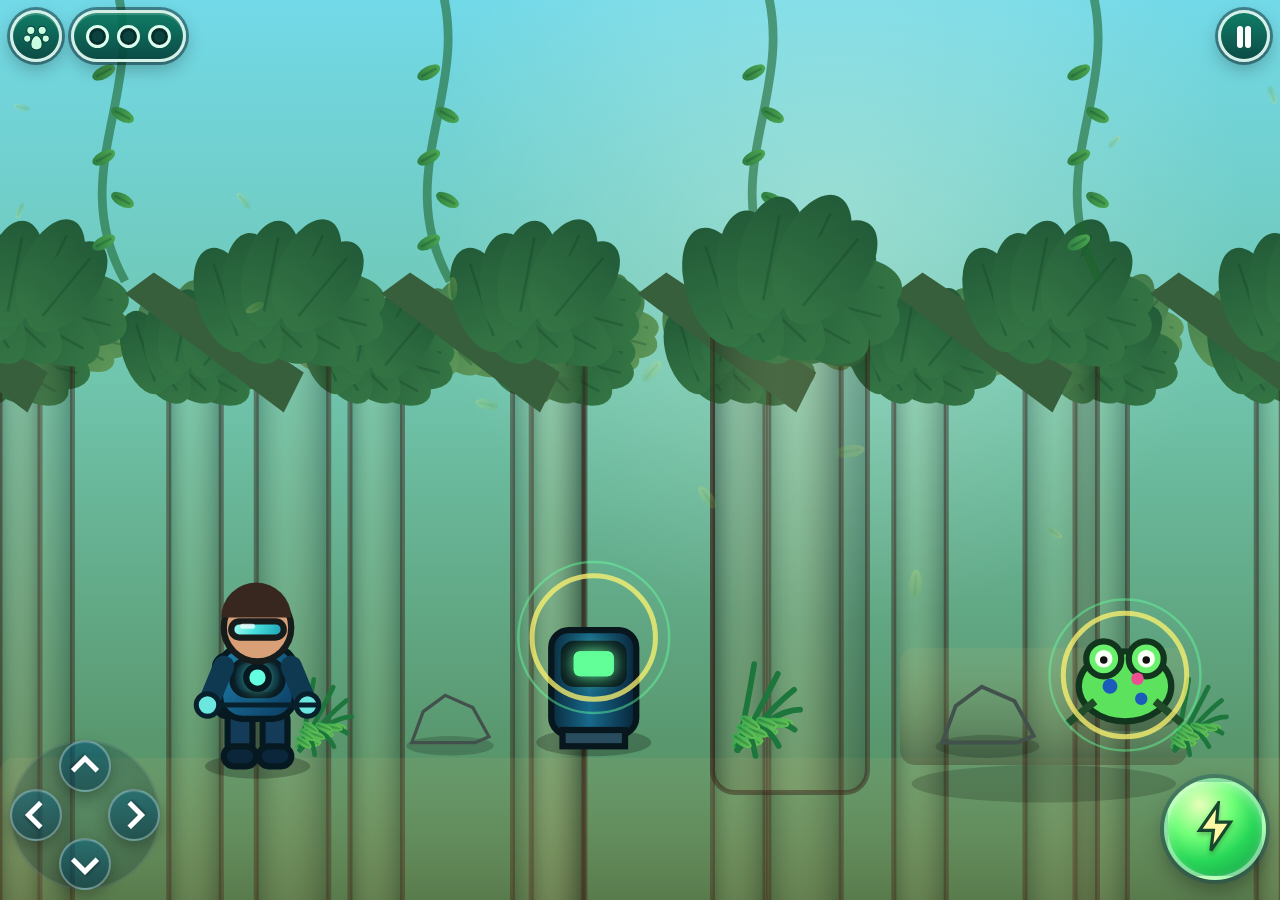
==== commit 0b3e801d: "Integrate approved illustrated texture atlas into Creature Quest v6.2" ====
--- a/animal-academy-v6/index.html
+++ b/animal-academy-v6/index.html
@@ -6,7 +6,7 @@
 <meta name="apple-mobile-web-app-capable" content="yes">
 <meta name="apple-mobile-web-app-status-bar-style" content="black-translucent">
 <meta name="theme-color" content="#071812">
-<title>Creature Quest Academy v6.1</title>
+<title>Creature Quest Academy v6.2</title>
 <style>
 *{box-sizing:border-box;-webkit-tap-highlight-color:transparent}
 html,body{margin:0;width:100%;height:100%;overflow:hidden;overscroll-behavior:none;background:#071812;font-family:-apple-system,BlinkMacSystemFont,"Segoe UI",Arial,sans-serif}
@@ -89,6 +89,15 @@
  baby:{q:"Which field note gives the most useful detail?",a:"The baby sloth is high in a leafy tree beside the waterfall.",o:["The sloth is there.","The baby sloth is high in a leafy tree beside the waterfall.","Sloth.","It is an animal."],skill:"Writing: add details"}
 };
 const ambience=Array.from({length:32},(_,i)=>({x:(i*173)%LEVEL_W,y:80+(i*71)%420,s:.55+(i%5)*.11,p:i*.7}));
+const atlas=new Image();atlas.src="assets/cq_v6_texture_atlas.webp?v=62";
+const AT={cliff:[0,0,256,256],bark:[256,0,256,256],foliage:[512,0,256,256],water:[0,256,256,256],stone:[256,256,256,256],vine:[512,256,256,256],ground:[0,512,256,256],grass:[256,512,512,256]};
+function drawAtlasTile(name,x,y,w,h,alpha=1){
+ if(!atlas.complete||!atlas.naturalWidth)return false;
+ const a=AT[name];ctx.save();ctx.globalAlpha=alpha;ctx.beginPath();ctx.rect(x,y,w,h);ctx.clip();
+ const tw=name==="grass"?256:180,th=name==="grass"?128:180;
+ for(let yy=y;yy<y+h;yy+=th)for(let xx=x;xx<x+w;xx+=tw)ctx.drawImage(atlas,a[0],a[1],a[2],a[3],xx,yy,tw,th);
+ ctx.restore();return true
+}
 function resize(){
  dpr=Math.min(devicePixelRatio||1,2);
  canvas.width=Math.round(innerWidth*dpr);canvas.height=Math.round(innerHeight*dpr);
@@ -130,10 +139,10 @@
  for(let i=0;i<10;i++){const a=i/10*Math.PI*2,rr=(38+(i%3)*8)*s;leaf(x+Math.cos(a)*rr*.68,y+Math.sin(a)*rr*.35,32*s,17*s,a*.4,colors[0],colors[1])}
 }
 function barkTrunk(x,y,w,h,c1,c2){
- let g=ctx.createLinearGradient(x,0,x+w,0);g.addColorStop(0,c1);g.addColorStop(.45,c2);g.addColorStop(1,c1);ctx.fillStyle=g;round(x,y,w,h,18);ctx.fill();
- ctx.strokeStyle="rgba(66,37,25,.32)";ctx.lineWidth=5;
- for(let k=0;k<5;k++){ctx.beginPath();ctx.moveTo(x+12+k*w/5,y+18);ctx.bezierCurveTo(x+5+k*w/5,y+h*.32,x+25+k*w/5,y+h*.62,x+14+k*w/5,y+h-20);ctx.stroke()}
- ctx.strokeStyle="rgba(255,210,130,.10)";ctx.lineWidth=3;ctx.beginPath();ctx.moveTo(x+w*.28,y+12);ctx.bezierCurveTo(x+w*.34,y+h*.35,x+w*.18,y+h*.58,x+w*.31,y+h-20);ctx.stroke()
+ ctx.save();round(x,y,w,h,18);ctx.clip();
+ if(!drawAtlasTile("bark",x,y,w,h,.92)){let g=ctx.createLinearGradient(x,0,x+w,0);g.addColorStop(0,c1);g.addColorStop(.45,c2);g.addColorStop(1,c1);ctx.fillStyle=g;ctx.fillRect(x,y,w,h)}
+ let shade=ctx.createLinearGradient(x,0,x+w,0);shade.addColorStop(0,"rgba(0,0,0,.20)");shade.addColorStop(.4,"rgba(255,220,150,.08)");shade.addColorStop(1,"rgba(0,0,0,.24)");ctx.fillStyle=shade;ctx.fillRect(x,y,w,h);ctx.restore();
+ ctx.strokeStyle="rgba(55,31,22,.46)";ctx.lineWidth=4;round(x,y,w,h,18);ctx.stroke()
 }
 function sky(){
  let g=ctx.createLinearGradient(0,0,0,H);g.addColorStop(0,"#72d9e8");g.addColorStop(.42,"#70c5ad");g.addColorStop(1,"#4f8453");ctx.fillStyle=g;ctx.fillRect(0,0,viewW,H);
@@ -152,15 +161,18 @@
  ctx.strokeStyle="rgba(28,100,43,.58)";ctx.lineWidth=7;for(let v=90;v<viewW+80;v+=260){const xx=v-((camera*.19)%260);ctx.beginPath();ctx.moveTo(xx,-20);ctx.bezierCurveTo(xx+32,70,xx-40,135,xx+10,225);ctx.stroke();for(let j=0;j<5;j++)leaf(xx+(j%2?8:-7),58+j*34,10,5,(j%2?.5:-.5),"#2f7f43","#4ba650")}
 }
 function drawGrassEdge(x,y,w){
- let gg=ctx.createLinearGradient(0,y-15,0,y+26);gg.addColorStop(0,"#b9ee5b");gg.addColorStop(.35,"#69bd3f");gg.addColorStop(1,"#368d36");ctx.fillStyle=gg;round(x-6,y-14,w+12,30,13);ctx.fill();
- ctx.strokeStyle="#2e7d30";ctx.lineWidth=3;
- for(let b=8;b<w;b+=16){ctx.beginPath();ctx.moveTo(x+b,y+3);ctx.lineTo(x+b-5,y-16-(b%3)*3);ctx.moveTo(x+b,y+2);ctx.lineTo(x+b+6,y-13-(b%4)*2);ctx.stroke()}
+ if(atlas.complete&&atlas.naturalWidth){
+   ctx.save();ctx.beginPath();ctx.rect(x-8,y-38,w+16,54);ctx.clip();
+   const a=AT.grass;for(let xx=x-8;xx<x+w+16;xx+=220)ctx.drawImage(atlas,a[0],a[1],a[2],a[3],xx,y-42,230,77);
+   ctx.restore();
+ }else{
+   let gg=ctx.createLinearGradient(0,y-15,0,y+26);gg.addColorStop(0,"#b9ee5b");gg.addColorStop(.35,"#69bd3f");gg.addColorStop(1,"#368d36");ctx.fillStyle=gg;round(x-6,y-14,w+12,30,13);ctx.fill()
+ }
 }
 function soilTexture(x,y,w,h){
- let g=ctx.createLinearGradient(0,y,0,y+h);g.addColorStop(0,"#9a6a42");g.addColorStop(.42,"#7b4f34");g.addColorStop(1,"#5f3b29");ctx.fillStyle=g;round(x,y,w,h,12);ctx.fill();
- for(let i=0;i<Math.max(10,Math.floor(w*h/7000));i++){const px=x+13+((i*73)%Math.max(20,w-26)),py=y+18+((i*47)%Math.max(20,h-30)),r=2+(i%4);ctx.fillStyle=i%2?"rgba(55,35,24,.24)":"rgba(214,153,88,.18)";ctx.beginPath();ctx.arc(px,py,r,0,Math.PI*2);ctx.fill()}
- ctx.strokeStyle="rgba(66,38,27,.42)";ctx.lineWidth=4;for(let i=0;i<Math.max(2,Math.floor(w/90));i++){const px=x+28+i*83;ctx.beginPath();ctx.moveTo(px,y+25);ctx.lineTo(px+14,y+42);ctx.lineTo(px+6,y+62);ctx.stroke()}
- ctx.strokeStyle="rgba(63,42,27,.7)";ctx.lineWidth=5;for(let r=20;r<w-8;r+=45){ctx.beginPath();ctx.moveTo(x+r,y+h-18);ctx.bezierCurveTo(x+r+8,y+h+14,x+r-10,y+h+26,x+r+5,y+h+48);ctx.stroke()}
+ ctx.save();round(x,y,w,h,12);ctx.clip();
+ if(!drawAtlasTile("cliff",x,y,w,h,.94)){let g=ctx.createLinearGradient(0,y,0,y+h);g.addColorStop(0,"#9a6a42");g.addColorStop(.42,"#7b4f34");g.addColorStop(1,"#5f3b29");ctx.fillStyle=g;ctx.fillRect(x,y,w,h)}
+ let shade=ctx.createLinearGradient(0,y,0,y+h);shade.addColorStop(0,"rgba(255,205,118,.08)");shade.addColorStop(1,"rgba(48,26,16,.30)");ctx.fillStyle=shade;ctx.fillRect(x,y,w,h);ctx.restore()
 }
 function terrain(){
  ctx.save();ctx.translate(-camera,0);
@@ -169,8 +181,11 @@
  [[570,215,124],[1840,170,146],[2725,205,130],[3920,160,145]].forEach((a,i)=>{barkTrunk(a[0],a[1],a[2],GROUND-a[1]+28,i%2?"#6f482d":"#765137",i%2?"#95613b":"#9f6e44");canopyCluster(a[0]+a[2]/2,a[1]+15,1.55,true)});
  // platforms
  for(const p of platforms.slice(1)){ctx.fillStyle="rgba(0,0,0,.18)";ctx.beginPath();ctx.ellipse(p.x+p.w/2,p.y+p.h+15,p.w*.46,15,0,0,Math.PI*2);ctx.fill();soilTexture(p.x,p.y,p.w,p.h);drawGrassEdge(p.x,p.y,p.w)}
- // river with layered highlights
- let water=ctx.createLinearGradient(0,GROUND-15,0,GROUND+60);water.addColorStop(0,"#8ceaf0");water.addColorStop(.23,"#3db5c9");water.addColorStop(1,"#197f9b");ctx.fillStyle=water;ctx.fillRect(1090,GROUND-9,270,70);ctx.strokeStyle="rgba(255,255,255,.62)";ctx.lineWidth=4;for(let i=0;i<5;i++){ctx.beginPath();ctx.moveTo(1100+i*52,GROUND+5+i%2*7);ctx.quadraticCurveTo(1125+i*52,GROUND-1,1148+i*52,GROUND+5);ctx.stroke()}
+ // river with illustrated texture
+ if(atlas.complete&&atlas.naturalWidth){const a=AT.water;ctx.drawImage(atlas,a[0],a[1],a[2],a[3],1090,GROUND-12,270,80)}
+ else{let water=ctx.createLinearGradient(0,GROUND-15,0,GROUND+60);water.addColorStop(0,"#8ceaf0");water.addColorStop(.23,"#3db5c9");water.addColorStop(1,"#197f9b");ctx.fillStyle=water;ctx.fillRect(1090,GROUND-9,270,70)}
+ // illustrated vine wall obstacle
+ if(atlas.complete&&atlas.naturalWidth){const a=AT.vine;ctx.save();ctx.globalAlpha=.78;ctx.drawImage(atlas,a[0],a[1],a[2],a[3],2340,250,180,350);ctx.restore()}
  // logs
  [[1320,492,122],[2500,448,142]].forEach(a=>{let lg=ctx.createLinearGradient(a[0],0,a[0]+a[2],0);lg.addColorStop(0,"#6f4228");lg.addColorStop(.5,"#9a633a");lg.addColorStop(1,"#634027");ctx.fillStyle=lg;round(a[0],a[1],a[2],30,15);ctx.fill();ctx.strokeStyle="#3f2b22";ctx.lineWidth=4;ctx.stroke()});
  // rocks, ferns, flowers
@@ -180,7 +195,9 @@
 }
 function drawRock(x,y,s){
  ctx.save();ctx.translate(x,y);ctx.scale(s,s);ctx.fillStyle="rgba(0,0,0,.18)";ctx.beginPath();ctx.ellipse(0,4,54,12,0,0,Math.PI*2);ctx.fill();
- let g=ctx.createLinearGradient(-35,-55,45,0);g.addColorStop(0,"#aab3aa");g.addColorStop(.52,"#7f8b83");g.addColorStop(1,"#5f6b66");ctx.fillStyle=g;ctx.strokeStyle="#43514d";ctx.lineWidth=4;ctx.beginPath();ctx.moveTo(-47,0);ctx.lineTo(-33,-38);ctx.lineTo(-6,-58);ctx.lineTo(28,-43);ctx.lineTo(48,-7);ctx.lineTo(31,0);ctx.closePath();ctx.fill();ctx.stroke();ctx.strokeStyle="rgba(57,72,69,.55)";ctx.lineWidth=3;ctx.beginPath();ctx.moveTo(-8,-53);ctx.lineTo(-2,-30);ctx.lineTo(15,-22);ctx.moveTo(30,-39);ctx.lineTo(16,-22);ctx.lineTo(22,-5);ctx.stroke();ctx.restore()
+ ctx.beginPath();ctx.moveTo(-47,0);ctx.lineTo(-33,-38);ctx.lineTo(-6,-58);ctx.lineTo(28,-43);ctx.lineTo(48,-7);ctx.lineTo(31,0);ctx.closePath();ctx.save();ctx.clip();
+ if(atlas.complete&&atlas.naturalWidth){const a=AT.stone;ctx.drawImage(atlas,a[0],a[1],a[2],a[3],-55,-65,112,72)}else{ctx.fillStyle="#839089";ctx.fillRect(-55,-65,112,72)}
+ ctx.restore();ctx.strokeStyle="#43514d";ctx.lineWidth=4;ctx.stroke();ctx.restore()
 }
 function fern(x,y,s){
  ctx.save();ctx.translate(x,y);ctx.scale(s,s);ctx.strokeStyle="#1d773c";ctx.lineWidth=5;ctx.lineCap="round";
@@ -250,11 +267,9 @@
  ctx.restore()
 }
 function foreground(){
- ctx.save();ctx.translate(-(camera*.72),0);
- for(let x=-90;x<LEVEL_W+150;x+=190){const yy=H-12;for(let i=0;i<5;i++)leaf(x+i*23,yy-(i%2)*22,48,20,-.9+i*.34,"#155c35","#2f8744")}
- ctx.restore();
- // ambient floating leaves
- for(const a of ambience){let x=(a.x-camera*.35+Math.sin(time+a.p)*22),y=a.y+Math.sin(time*.7+a.p)*10;if(x<-50||x>viewW+50)continue;ctx.globalAlpha=.24;leaf(x,y,12*a.s,5*a.s,time*.2+a.p,"#d8e86f","#66a94c");ctx.globalAlpha=1}
+ if(atlas.complete&&atlas.naturalWidth){const a=AT.foliage;ctx.save();ctx.globalAlpha=.34;for(let x=-80;x<viewW+180;x+=210)ctx.drawImage(atlas,a[0],a[1],a[2],a[3],x,H-145,220,180);ctx.restore()}
+ else{ctx.save();ctx.translate(-(camera*.72),0);for(let x=-90;x<LEVEL_W+150;x+=190){const yy=H-12;for(let i=0;i<5;i++)leaf(x+i*23,yy-(i%2)*22,48,20,-.9+i*.34,"#155c35","#2f8744")}ctx.restore()}
+ for(const a of ambience){let x=(a.x-camera*.35+Math.sin(time+a.p)*22),y=a.y+Math.sin(time*.7+a.p)*10;if(x<-50||x>viewW+50)continue;ctx.globalAlpha=.22;leaf(x,y,12*a.s,5*a.s,time*.2+a.p,"#d8e86f","#66a94c");ctx.globalAlpha=1}
 }
 function interactionCue(){
  const e=nearEntity();if(!e||overlay.classList.contains("show"))return;const x=e.x-camera,y=e.y-76-Math.sin(time*4)*5;
